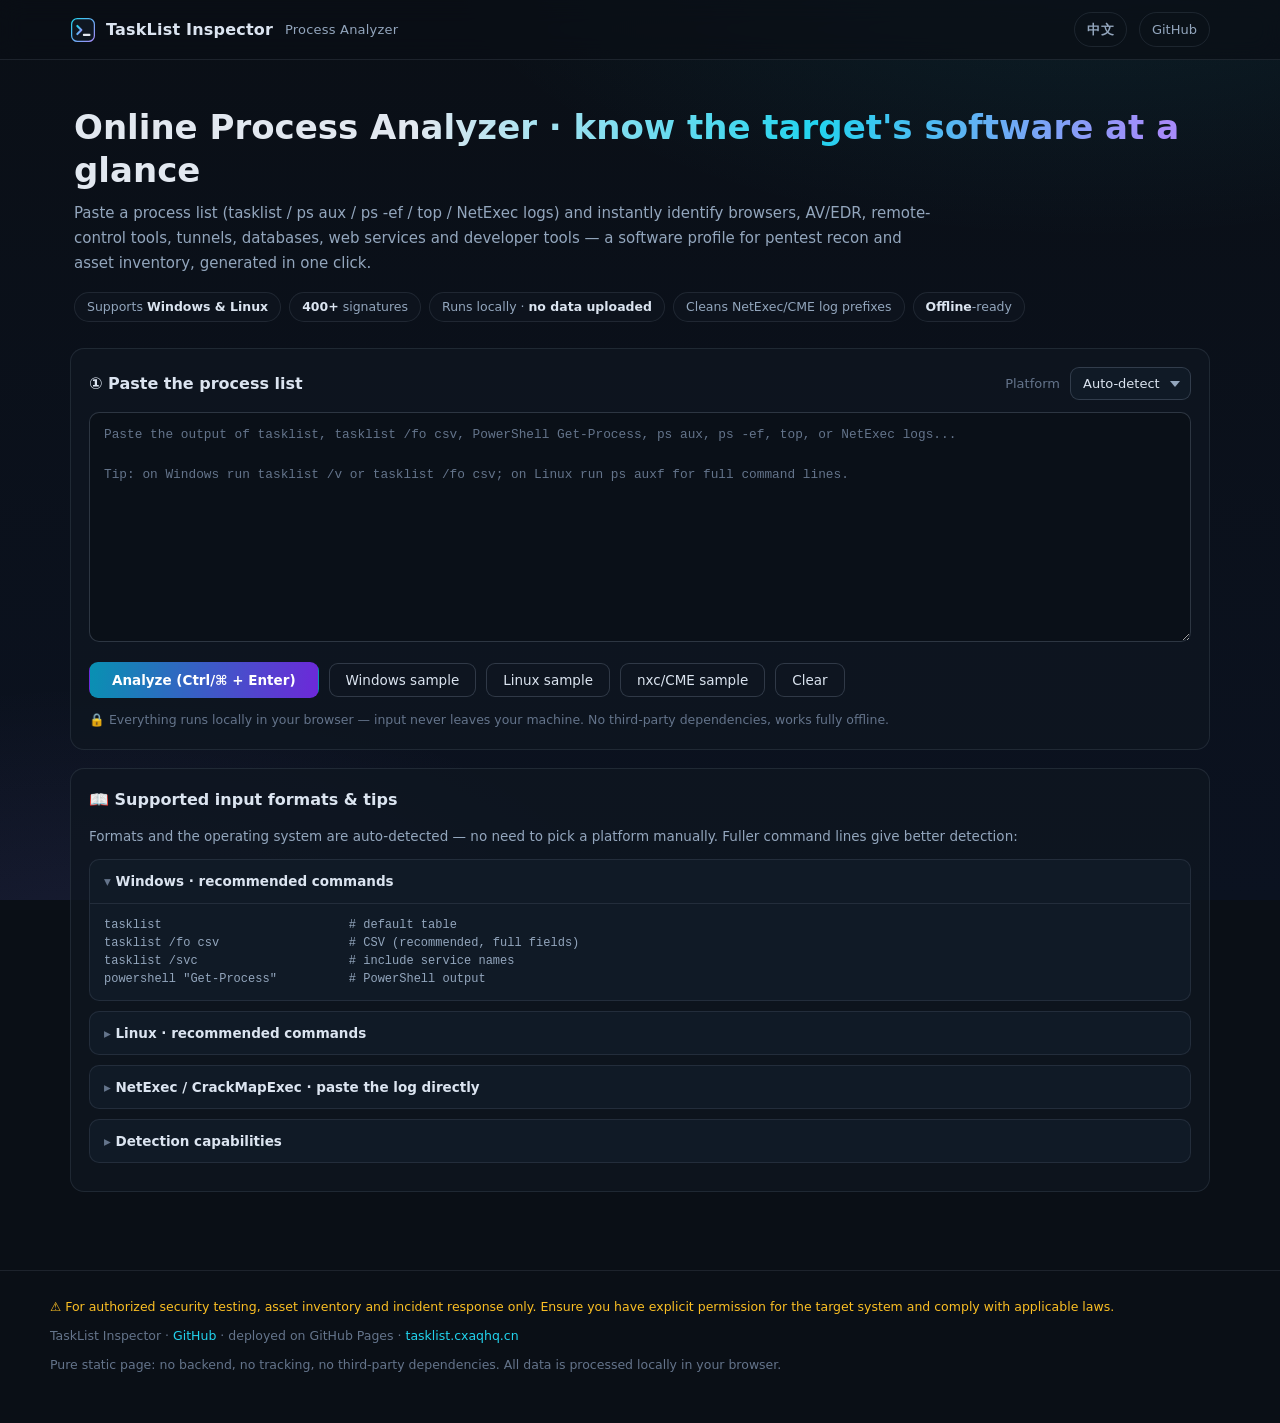
==== index.html @ 385e0be4 "feat: add OG/Twitter share card for social sharing" ====
<!DOCTYPE html>
<html lang="zh-CN" class="lang-zh">
<head>
  <meta charset="utf-8" />
  <meta name="viewport" content="width=device-width, initial-scale=1" />
  <title>TaskList Inspector · 在线进程分析 · 目标软件识别</title>
  <meta name="description" content="在线进程分析工具（中/英）：粘贴 tasklist / ps aux / ps -ef / top / NetExec 输出，自动识别浏览器、杀毒软件/EDR、远程控制、数据库、Web 服务等常见软件。Online process analyzer: identify AV/EDR, browsers, remote tools, databases and more from tasklist/ps output. 纯浏览器本地运行，数据不上传。" />
  <meta name="keywords" content="进程分析,tasklist,ps aux,信息收集,渗透测试,EDR识别,process analyzer,netexec,CME" />

  <!-- Open Graph / X(Twitter) 分享卡片 -->
  <meta property="og:type" content="website" />
  <meta property="og:site_name" content="TaskList Inspector" />
  <meta property="og:title" content="TaskList Inspector · 在线进程分析（杀软 / EDR 识别）" />
  <meta property="og:description" content="粘贴 tasklist / ps aux / NetExec 输出，一键识别杀软·EDR、远控、隧道、数据库等常见软件；纯前端不上传，支持 Windows/Linux，中英双语。" />
  <meta property="og:url" content="https://tasklist.cxaqhq.cn/" />
  <meta property="og:image" content="https://tasklist.cxaqhq.cn/assets/og-image.png" />
  <meta property="og:image:width" content="1200" />
  <meta property="og:image:height" content="630" />
  <meta name="twitter:card" content="summary_large_image" />
  <meta name="twitter:title" content="TaskList Inspector · Online Process Analyzer" />
  <meta name="twitter:description" content="Paste tasklist / ps aux / NetExec output → identify AV/EDR, remote tools, tunnels, databases and more. 100% client-side, bilingual, offline-ready." />
  <meta name="twitter:image" content="https://tasklist.cxaqhq.cn/assets/og-image.png" />

  <script>
    /* 尽早设置语言 class, 避免双语区块闪烁(FOUC) */
    (function () {
      try {
        var l = null;
        var q = location.search.match(/[?&]lang=(zh|en)(?:&|$)/);
        if (q) l = q[1];
        if (!l) l = localStorage.getItem("tli-lang");
        if (!l) l = ((navigator.language || "").toLowerCase().indexOf("zh") === 0) ? "zh" : "en";
        if (l !== "en") l = "zh";
        document.documentElement.className = "lang-" + l;
        document.documentElement.lang = (l === "zh") ? "zh-CN" : "en";
      } catch (e) {}
    })();
  </script>
  <link rel="icon" href="favicon.svg" type="image/svg+xml" />
  <link rel="stylesheet" href="assets/css/style.css" />
</head>
<body>

  <header class="topbar">
    <div class="topbar-inner">
      <div class="brand">
        <svg width="26" height="26" viewBox="0 0 64 64" aria-hidden="true">
          <defs>
            <linearGradient id="lg" x1="0" y1="0" x2="1" y2="1">
              <stop offset="0" stop-color="#22d3ee"/><stop offset="1" stop-color="#a78bfa"/>
            </linearGradient>
          </defs>
          <rect x="4" y="4" width="56" height="56" rx="14" fill="#0f1721" stroke="url(#lg)" stroke-width="3"/>
          <path d="M18 22l10 10-10 10" stroke="url(#lg)" stroke-width="5" fill="none" stroke-linecap="round" stroke-linejoin="round"/>
          <path d="M34 44h14" stroke="#e2e8f0" stroke-width="5" stroke-linecap="round"/>
        </svg>
        <span class="brand-en">TaskList Inspector</span>
        <span class="brand-cn" data-i18n="brand.sub">在线进程分析</span>
      </div>
      <div class="spacer"></div>
      <button id="langBtn" class="top-link" type="button" data-i18n="lang.btn" data-i18n-title="lang.title">EN</button>
      <a class="top-link" href="https://github.com/badboycxcc/Tasklist" target="_blank" rel="noopener noreferrer">GitHub</a>
    </div>
  </header>

  <main class="container">

    <section class="hero">
      <div class="lang-zh">
        <h1>在线进程分析 · 快速摸清目标主机软件环境</h1>
        <p class="lead">
          粘贴进程列表（tasklist / ps aux / ps -ef / top / NetExec 等），自动识别浏览器、杀毒软件 / EDR、远程控制、隧道代理、
          数据库、Web 服务、开发工具等常见软件特征，一键生成可用于渗透测试前期信息收集与资产盘点的软件画像。
        </p>
      </div>
      <div class="lang-en">
        <h1>Online Process Analyzer · know the target's software at a glance</h1>
        <p class="lead">
          Paste a process list (tasklist / ps aux / ps -ef / top / NetExec logs) and instantly identify browsers, AV/EDR,
          remote-control tools, tunnels, databases, web services and developer tools — a software profile for pentest
          recon and asset inventory, generated in one click.
        </p>
      </div>
      <div class="hero-chips lang-zh">
        <span class="pill">支持 <b>Windows &amp; Linux</b></span>
        <span class="pill">签名库 <b>400+ 条</b></span>
        <span class="pill">纯浏览器本地运行 · <b>数据不上传</b></span>
        <span class="pill">自动清洗 NetExec/CME 日志前缀</span>
        <span class="pill">可下载后 <b>离线使用</b></span>
      </div>
      <div class="hero-chips lang-en">
        <span class="pill">Supports <b>Windows &amp; Linux</b></span>
        <span class="pill"><b>400+</b> signatures</span>
        <span class="pill">Runs locally · <b>no data uploaded</b></span>
        <span class="pill">Cleans NetExec/CME log prefixes</span>
        <span class="pill"><b>Offline</b>-ready</span>
      </div>
    </section>

    <section class="card">
      <div class="card-head">
        <h2 data-i18n="sec.input">① 粘贴进程列表</h2>
        <div class="spacer"></div>
        <label for="platformSel" style="color:var(--txt3);font-size:13px" data-i18n="lbl.platform">平台</label>
        <select id="platformSel" class="platform" title="通常无需手动选择, 会自动识别">
          <option value="" data-i18n="opt.auto">自动识别</option>
          <option value="w">Windows</option>
          <option value="l">Linux / Unix</option>
        </select>
      </div>
      <textarea id="input" spellcheck="false" data-i18n-ph="ph.input" placeholder="在此粘贴 tasklist、tasklist /fo csv、PowerShell Get-Process、ps aux、ps -ef、top 等命令的输出..."></textarea>
      <div class="input-actions">
        <button id="btnAnalyze" class="btn btn-primary" data-i18n="btn.analyze">开始分析 (Ctrl/⌘ + Enter)</button>
        <button id="btnSampleWin" class="btn" data-i18n="btn.sampleWin">Windows 示例</button>
        <button id="btnSampleNix" class="btn" data-i18n="btn.sampleNix">Linux 示例</button>
        <button id="btnSampleNxc" class="btn" data-i18n="btn.sampleNxc">nxc/CME 示例</button>
        <button id="btnClear" class="btn" data-i18n="btn.clear">清空</button>
        <span id="inputMeta" class="input-meta"></span>
      </div>
      <p class="privacy-note" data-i18n="privacy">🔒 所有分析均在浏览器本地完成，输入内容不会上传到任何服务器；页面无任何第三方依赖，也可下载后完全离线使用。</p>
    </section>

    <section id="results" class="hidden">

      <div id="parseNote" class="parse-note hidden"></div>

      <div id="statsGrid" class="stat-grid"></div>

      <section id="profileCard" class="card hidden">
        <div class="card-head"><h2 data-i18n="sec.profile">🎯 主机画像线索</h2></div>
        <ul id="profileList" class="profile-list"></ul>
      </section>

      <section id="findingsCard" class="card hidden">
        <div class="card-head"><h2 data-i18n="sec.findings">🔎 关键发现</h2></div>
        <div id="findingsGrid" class="finding-grid"></div>
      </section>

      <section id="cmdCard" class="card hidden">
        <div class="card-head"><h2 data-i18n="sec.cmd">⚡ 命令行关键字发现</h2></div>
        <div id="cmdList"></div>
      </section>

      <section id="susCard" class="card hidden">
        <div class="card-head"><h2 data-i18n="sec.sus">⚠️ 可疑提示</h2></div>
        <div id="susList"></div>
      </section>

      <section class="card">
        <div class="card-head">
          <h2 data-i18n="sec.tables">📋 识别明细</h2>
          <div class="spacer"></div>
          <input id="filterInput" class="filter-input" data-i18n-ph="ph.filter" placeholder="筛选进程 / 软件名..." />
        </div>
        <div class="result-actions">
          <button id="btnCopy" class="btn btn-sm" data-i18n="btn.copy">📋 复制报告</button>
          <button id="btnDownloadMd" class="btn btn-sm" data-i18n="btn.md">⬇ 下载 Markdown</button>
          <button id="btnDownloadJson" class="btn btn-sm" data-i18n="btn.json">⬇ 下载 JSON</button>
          <button id="btnDownloadTxt" class="btn btn-sm" data-i18n="btn.txt">⬇ 下载 TXT</button>
        </div>
        <div id="tablesWrap"></div>
      </section>

      <section id="unresolvedCard" class="card hidden">
        <div class="card-head">
          <h2 data-i18n="sec.unresolved">❓ 未识别进程</h2>
          <div class="spacer"></div>
          <span id="unresolvedCount" style="color:var(--txt3);font-size:12px;font-family:var(--mono)"></span>
        </div>
        <div id="unresolvedChips" class="unresolved-chips"></div>
      </section>

    </section>

    <section class="card guide">
      <div class="card-head"><h2 data-i18n="sec.guide">📖 支持的输入格式与使用建议</h2></div>
      <div class="lang-zh">
        <p>工具会自动识别粘贴内容的格式与操作系统，通常无需手动指定平台。获取更完整的进程信息有助于提升识别率：</p>
        <details open>
          <summary>Windows · 推荐命令</summary>
          <pre>tasklist                          # 默认表格
tasklist /fo csv                  # CSV 格式(推荐, 字段完整)
tasklist /svc                     # 附带服务信息
powershell "Get-Process"          # PowerShell 输出</pre>
        </details>
        <details>
          <summary>Linux · 推荐命令</summary>
          <pre>ps auxf                           # 进程树, 含完整命令行(推荐)
ps -ef                            # System V 风格
top -bn1                          # 非交互式 top 输出</pre>
        </details>
        <details>
          <summary>NetExec / CrackMapExec · 直接粘贴日志即可</summary>
          <pre>nxc smb 192.168.1.0/24 -u user -p pass -x "tasklist"
# 或 atexec / wmiexec 等执行 tasklist 后, 直接粘贴带前缀的输出

SMB   192.168.1.10   445   PC-01   Image Name    PID  Session Name ...
SMB   192.168.1.10   445   PC-01   svchost.exe   804  Services   0 ...
# ↑ 工具会自动剥离 [协议 IP 端口 主机名] 前缀, 并丢弃 [+] 类状态行</pre>
        </details>
        <details>
          <summary>识别能力说明</summary>
          <ul>
            <li><b>软件识别</b>：浏览器、杀毒软件 / EDR / HIDS、远程控制、内网穿透、VPN / 零信任、数据库、Web 服务、容器 / K8s、开发工具、办公通讯、云厂商 Agent 等。</li>
            <li><b>命令行关键字</b>：对 java / python 等宿主进程，会进一步扫描完整命令行识别 Burp Suite、SQLMap、Metasploit、宝塔面板等。</li>
            <li><b>可疑启发式</b>：仿冒系统进程名（如 svch0st.exe / scvhost.exe）、双扩展名、非 ASCII 同形字、从临时 / 公共目录运行等。</li>
            <li><b>主机画像</b>：综合识别结果推断服务器角色、办公终端、企业域环境、云主机、虚拟化等环境线索。</li>
          </ul>
        </details>
      </div>
      <div class="lang-en">
        <p>Formats and the operating system are auto-detected — no need to pick a platform manually. Fuller command lines give better detection:</p>
        <details open>
          <summary>Windows · recommended commands</summary>
          <pre>tasklist                          # default table
tasklist /fo csv                  # CSV (recommended, full fields)
tasklist /svc                     # include service names
powershell "Get-Process"          # PowerShell output</pre>
        </details>
        <details>
          <summary>Linux · recommended commands</summary>
          <pre>ps auxf                           # process tree with full command lines (recommended)
ps -ef                            # System V style
top -bn1                          # non-interactive top output</pre>
        </details>
        <details>
          <summary>NetExec / CrackMapExec · paste the log directly</summary>
          <pre>nxc smb 192.168.1.0/24 -u user -p pass -x "tasklist"
# or capture tasklist via atexec / wmiexec and paste the prefixed output

SMB   192.168.1.10   445   PC-01   Image Name    PID  Session Name ...
SMB   192.168.1.10   445   PC-01   svchost.exe   804  Services   0 ...
# The [protocol ip port host] prefix is stripped automatically; [+] status lines are dropped</pre>
        </details>
        <details>
          <summary>Detection capabilities</summary>
          <ul>
            <li><b>Software identification</b>: browsers, AV/EDR/HIDS, remote control, tunnels, VPN/zero-trust, databases, web services, containers/K8s, dev tools, office/IM suites, cloud agents and more.</li>
            <li><b>Command-line keywords</b>: for hosts like java / python, the full command line is scanned to spot Burp Suite, SQLMap, Metasploit, BT Panel etc.</li>
            <li><b>Suspicious heuristics</b>: typosquatted system process names (svch0st.exe / scvhost.exe), double extensions, non-ASCII homoglyphs, execution from temp/public directories.</li>
            <li><b>Host profiling</b>: infers server role, office workstation, enterprise domain environment, cloud instance, virtualization and more.</li>
          </ul>
        </details>
      </div>
    </section>

  </main>

  <footer class="footer">
    <div class="footer-inner">
      <div class="lang-zh">
        <p class="warn">⚠️ 本工具仅供授权的安全测试、资产盘点与应急响应使用。使用者应确保对目标系统拥有合法授权，并遵守当地法律法规。</p>
        <p>TaskList Inspector · 开源地址 <a href="https://github.com/badboycxcc/Tasklist" target="_blank" rel="noopener noreferrer">GitHub</a> · 部署于 GitHub Pages · <a href="https://tasklist.cxaqhq.cn">tasklist.cxaqhq.cn</a></p>
        <p>纯静态页面，无后端、无跟踪、无第三方依赖；所有数据均在浏览器本地处理。</p>
      </div>
      <div class="lang-en">
        <p class="warn">⚠️ For authorized security testing, asset inventory and incident response only. Ensure you have explicit permission for the target system and comply with applicable laws.</p>
        <p>TaskList Inspector · <a href="https://github.com/badboycxcc/Tasklist" target="_blank" rel="noopener noreferrer">GitHub</a> · deployed on GitHub Pages · <a href="https://tasklist.cxaqhq.cn">tasklist.cxaqhq.cn</a></p>
        <p>Pure static page: no backend, no tracking, no third-party dependencies. All data is processed locally in your browser.</p>
      </div>
    </div>
  </footer>

  <div id="toast"></div>

  <script src="assets/js/signatures.js"></script>
  <script src="assets/js/signatures.en.js"></script>
  <script src="assets/js/i18n.js"></script>
  <script src="assets/js/samples.js"></script>
  <script src="assets/js/parser.js"></script>
  <script src="assets/js/analyzer.js"></script>
  <script src="assets/js/app.js"></script>
</body>
</html>
---- assets/css/style.css ----
/* ============================================================
   TaskList Inspector - 样式表
   深色安全工具风格, 无外部依赖
   ============================================================ */

:root {
  --bg: #0a0f16;
  --panel: rgba(15, 23, 33, .78);
  --panel-solid: #0f1721;
  --panel2: #101a26;
  --line: rgba(148, 163, 184, .14);
  --line2: rgba(148, 163, 184, .26);
  --txt: #dbe4f0;
  --txt2: #93a6bd;
  --txt3: #64748b;
  --cyan: #22d3ee;
  --violet: #a78bfa;
  --green: #34d399;
  --yellow: #fbbf24;
  --red: #f87171;
  --orange: #fb923c;
  --mono: ui-monospace, SFMono-Regular, "SF Mono", Menlo, Consolas, "Liberation Mono", monospace;
}

* { box-sizing: border-box; }

html, body { margin: 0; padding: 0; }

body {
  background: var(--bg);
  color: var(--txt);
  font-family: system-ui, -apple-system, "Segoe UI", Roboto, "PingFang SC", "Hiragino Sans GB", "Microsoft YaHei", sans-serif;
  font-size: 15px;
  line-height: 1.65;
  min-height: 100vh;
}

body::before {
  content: "";
  position: fixed;
  inset: 0;
  z-index: -1;
  background:
    radial-gradient(1100px 520px at 85% -8%, rgba(34, 211, 238, .09), transparent 60%),
    radial-gradient(900px 480px at 8% 108%, rgba(167, 139, 250, .09), transparent 60%),
    linear-gradient(180deg, #0a0f16 0%, #0b1220 100%);
}

a { color: var(--cyan); text-decoration: none; }
a:hover { text-decoration: underline; }

code, .mono { font-family: var(--mono); }

.hidden { display: none !important; }

/* ---------- 顶栏 ---------- */
.topbar {
  position: sticky;
  top: 0;
  z-index: 20;
  backdrop-filter: blur(12px);
  -webkit-backdrop-filter: blur(12px);
  background: rgba(10, 15, 22, .72);
  border-bottom: 1px solid var(--line);
}

.topbar-inner {
  max-width: 1180px;
  margin: 0 auto;
  padding: 12px 20px;
  display: flex;
  align-items: center;
  gap: 12px;
}

.brand {
  display: flex;
  align-items: center;
  gap: 10px;
  font-weight: 700;
  letter-spacing: .2px;
}

.brand svg { display: block; }
.brand .brand-en { font-size: 16px; }
.brand .brand-cn { color: var(--txt2); font-weight: 400; font-size: 13px; margin-left: 2px; }

.topbar .spacer { flex: 1; }

.topbar .top-link {
  color: var(--txt2);
  font-size: 13px;
  padding: 6px 12px;
  border: 1px solid var(--line);
  border-radius: 999px;
  transition: all .15s ease;
}
.topbar .top-link:hover { color: var(--cyan); border-color: var(--line2); text-decoration: none; }

/* ---------- 布局 ---------- */
.container {
  max-width: 1180px;
  margin: 0 auto;
  padding: 28px 20px 60px;
}

.hero { padding: 18px 4px 26px; }

.hero h1 {
  margin: 0 0 10px;
  font-size: 34px;
  line-height: 1.25;
  background: linear-gradient(100deg, #e2e8f0 30%, var(--cyan) 65%, var(--violet) 95%);
  -webkit-background-clip: text;
  background-clip: text;
  -webkit-text-fill-color: transparent;
  color: transparent;
}

.hero p.lead { margin: 0 0 16px; color: var(--txt2); max-width: 860px; }

.hero-chips { display: flex; flex-wrap: wrap; gap: 8px; }

.pill {
  font-size: 12.5px;
  color: var(--txt2);
  border: 1px solid var(--line);
  background: rgba(15, 23, 33, .6);
  border-radius: 999px;
  padding: 4px 12px;
}
.pill b { color: var(--txt); font-weight: 600; }

/* ---------- 卡片 ---------- */
.card {
  background: var(--panel);
  border: 1px solid var(--line);
  border-radius: 14px;
  padding: 18px;
  margin-bottom: 18px;
}

.card-head {
  display: flex;
  align-items: center;
  gap: 10px;
  flex-wrap: wrap;
  margin-bottom: 12px;
}

.card-head h2 {
  margin: 0;
  font-size: 16px;
  display: flex;
  align-items: center;
  gap: 8px;
}

.card-head .spacer { flex: 1; }

/* ---------- 输入区 ---------- */
textarea#input {
  width: 100%;
  min-height: 230px;
  resize: vertical;
  background: #0a1018;
  color: var(--txt);
  border: 1px solid var(--line2);
  border-radius: 10px;
  padding: 12px 14px;
  font-family: var(--mono);
  font-size: 12.8px;
  line-height: 1.55;
  outline: none;
  transition: border-color .15s ease, box-shadow .15s ease;
}
textarea#input:focus {
  border-color: rgba(34, 211, 238, .55);
  box-shadow: 0 0 0 3px rgba(34, 211, 238, .12);
}
textarea#input::placeholder { color: var(--txt3); }

.input-actions {
  display: flex;
  flex-wrap: wrap;
  gap: 10px;
  align-items: center;
  margin-top: 12px;
}

.input-meta { margin-left: auto; color: var(--txt3); font-size: 12.5px; }

/* ---------- 按钮 ---------- */
.btn {
  appearance: none;
  border: 1px solid var(--line2);
  background: rgba(15, 23, 33, .8);
  color: var(--txt);
  border-radius: 9px;
  padding: 8px 16px;
  font-size: 13.5px;
  cursor: pointer;
  transition: all .15s ease;
  font-family: inherit;
  white-space: nowrap;
}
.btn:hover { border-color: rgba(148, 163, 184, .5); background: rgba(30, 41, 59, .8); }
.btn:active { transform: translateY(1px); }

.btn-primary {
  background: linear-gradient(100deg, #0891b2, #6d28d9);
  border-color: transparent;
  color: #fff;
  font-weight: 600;
  padding: 9px 22px;
}
.btn-primary:hover { filter: brightness(1.12); background: linear-gradient(100deg, #0891b2, #6d28d9); }

.btn-sm { padding: 5px 12px; font-size: 12.5px; border-radius: 8px; }

select.platform {
  appearance: none;
  background: var(--panel2) url("data:image/svg+xml;charset=utf8,%3Csvg xmlns='http://www.w3.org/2000/svg' width='10' height='6'%3E%3Cpath d='M0 0l5 6 5-6z' fill='%2393a6bd'/%3E%3C/svg%3E") no-repeat right 10px center;
  color: var(--txt);
  border: 1px solid var(--line2);
  border-radius: 9px;
  padding: 8px 30px 8px 12px;
  font-size: 13px;
  font-family: inherit;
  cursor: pointer;
  outline: none;
}
select.platform:focus { border-color: rgba(34, 211, 238, .55); }

.privacy-note { margin: 12px 0 0; color: var(--txt3); font-size: 12.5px; }

/* ---------- 解析提示(脏数据清洗等) ---------- */
.parse-note {
  background: rgba(34, 211, 238, .08);
  border: 1px solid rgba(34, 211, 238, .28);
  color: #a5f3fc;
  border-radius: 10px;
  padding: 9px 14px;
  font-size: 12.8px;
  margin-bottom: 14px;
  line-height: 1.7;
}

/* ---------- 统计卡 ---------- */
.stat-grid {
  display: grid;
  grid-template-columns: repeat(auto-fit, minmax(140px, 1fr));
  gap: 12px;
  margin-bottom: 18px;
}

.stat {
  background: var(--panel);
  border: 1px solid var(--line);
  border-radius: 12px;
  padding: 12px 16px;
}
.stat .k { color: var(--txt3); font-size: 12px; }
.stat .v { font-size: 22px; font-weight: 700; font-family: var(--mono); margin-top: 2px; }
.stat .v small { font-size: 12px; color: var(--txt2); font-weight: 400; }
.stat.v-cyan .v { color: var(--cyan); }
.stat.v-green .v { color: var(--green); }
.stat.v-yellow .v { color: var(--yellow); }
.stat.v-red .v { color: var(--red); }

/* ---------- 关键发现 ---------- */
.finding-grid {
  display: grid;
  grid-template-columns: repeat(auto-fit, minmax(300px, 1fr));
  gap: 12px;
}

.finding-card {
  background: var(--panel2);
  border: 1px solid var(--line);
  border-radius: 12px;
  padding: 12px 14px;
}
.finding-card .fc-head {
  display: flex;
  align-items: center;
  gap: 8px;
  font-size: 13.5px;
  font-weight: 600;
  margin-bottom: 8px;
}
.finding-card .fc-count {
  margin-left: auto;
  font-size: 11.5px;
  color: var(--txt3);
  font-family: var(--mono);
}
.finding-card .fc-body { display: flex; flex-wrap: wrap; gap: 6px; }

.chip {
  font-size: 12px;
  border-radius: 7px;
  padding: 3px 9px;
  background: rgba(34, 211, 238, .1);
  border: 1px solid rgba(34, 211, 238, .28);
  color: #a5f3fc;
  font-family: var(--mono);
}
.chip .dim { color: rgba(165, 243, 252, .6); font-size: 11px; }

.finding-card.cat-av .chip { background: rgba(248, 113, 113, .1); border-color: rgba(248, 113, 113, .3); color: #fecaca; }
.finding-card.cat-av .chip .dim { color: rgba(254, 202, 202, .6); }
.finding-card.cat-tool .chip { background: rgba(251, 146, 60, .12); border-color: rgba(251, 146, 60, .35); color: #fed7aa; }
.finding-card.cat-tool .chip .dim { color: rgba(254, 215, 170, .6); }
.finding-card.cat-remote .chip, .finding-card.cat-tunnel .chip { background: rgba(251, 191, 36, .1); border-color: rgba(251, 191, 36, .3); color: #fde68a; }
.finding-card.cat-cloud .chip { background: rgba(167, 139, 250, .12); border-color: rgba(167, 139, 250, .32); color: #ddd6fe; }
.finding-card.cat-vpn .chip { background: rgba(52, 211, 153, .1); border-color: rgba(52, 211, 153, .3); color: #a7f3d0; }

/* ---------- 画像 ---------- */
.profile-list { margin: 0; padding: 0; list-style: none; }
.profile-list li {
  padding: 7px 2px 7px 4px;
  border-bottom: 1px dashed var(--line);
  font-size: 13.8px;
}
.profile-list li:last-child { border-bottom: none; }

/* ---------- 可疑提示 ---------- */
.sus-item {
  display: flex;
  gap: 10px;
  align-items: baseline;
  padding: 8px 10px;
  border-radius: 9px;
  background: rgba(251, 191, 36, .07);
  border: 1px solid rgba(251, 191, 36, .22);
  margin-bottom: 8px;
}
.sus-item.high { background: rgba(248, 113, 113, .08); border-color: rgba(248, 113, 113, .3); }
.sus-item .sus-proc { font-family: var(--mono); color: var(--yellow); font-weight: 600; white-space: nowrap; }
.sus-item.high .sus-proc { color: var(--red); }
.sus-item .sus-reason { color: var(--txt2); font-size: 13px; }

/* ---------- 结果表 ---------- */
.cat-section { border: 1px solid var(--line); border-radius: 12px; margin-bottom: 12px; overflow: hidden; background: var(--panel2); }

.cat-section > summary {
  cursor: pointer;
  padding: 11px 14px;
  font-weight: 600;
  font-size: 14px;
  display: flex;
  align-items: center;
  gap: 8px;
  list-style: none;
  user-select: none;
}
.cat-section > summary::-webkit-details-marker { display: none; }
.cat-section > summary::before {
  content: "▸";
  color: var(--txt3);
  font-size: 12px;
  transition: transform .15s ease;
}
.cat-section[open] > summary::before { transform: rotate(90deg); }
.cat-section > summary .cat-count {
  margin-left: auto;
  color: var(--txt3);
  font-size: 12px;
  font-family: var(--mono);
  font-weight: 400;
}

.table-wrap { overflow-x: auto; }

table.proc-table {
  width: 100%;
  border-collapse: collapse;
  font-size: 13px;
}
table.proc-table th {
  text-align: left;
  font-size: 11.5px;
  text-transform: uppercase;
  letter-spacing: .06em;
  color: var(--txt3);
  font-weight: 600;
  padding: 8px 12px;
  border-top: 1px solid var(--line);
  border-bottom: 1px solid var(--line);
  background: rgba(15, 23, 33, .5);
  white-space: nowrap;
}
table.proc-table td {
  padding: 8px 12px;
  border-bottom: 1px solid var(--line);
  vertical-align: top;
}
table.proc-table tr:last-child td { border-bottom: none; }
table.proc-table tr:hover td { background: rgba(34, 211, 238, .035); }

.c-proc code { color: #c4f1fa; font-size: 12.8px; }
.tag-count {
  display: inline-block;
  margin-left: 6px;
  font-size: 11px;
  color: var(--txt2);
  background: rgba(148, 163, 184, .12);
  border-radius: 5px;
  padding: 1px 6px;
  font-family: var(--mono);
}
.c-pid { font-family: var(--mono); color: var(--txt3); font-size: 12px; white-space: nowrap; }
.c-id b { font-size: 13px; }
.c-id .vendor { color: var(--txt3); font-size: 11.5px; margin-top: 1px; }
.c-desc { color: var(--txt2); font-size: 12.5px; min-width: 220px; }
.c-desc .cmd {
  margin-top: 3px;
  font-family: var(--mono);
  font-size: 11.5px;
  color: var(--txt3);
  max-width: 460px;
  overflow: hidden;
  text-overflow: ellipsis;
  white-space: nowrap;
}

.badge {
  display: inline-block;
  font-size: 11.5px;
  border-radius: 6px;
  padding: 2px 8px;
  white-space: nowrap;
}
.badge-hi { background: rgba(52, 211, 153, .12); color: #6ee7b7; border: 1px solid rgba(52, 211, 153, .3); }
.badge-mid { background: rgba(251, 191, 36, .1); color: #fde68a; border: 1px solid rgba(251, 191, 36, .28); }
.badge-lo { background: rgba(148, 163, 184, .1); color: var(--txt2); border: 1px solid var(--line2); }
.badge-cmd { background: rgba(167, 139, 250, .12); color: #ddd6fe; border: 1px solid rgba(167, 139, 250, .3); }

.flag {
  display: inline-block;
  margin-top: 4px;
  font-size: 11.5px;
  border-radius: 6px;
  padding: 2px 8px;
  background: rgba(251, 191, 36, .1);
  border: 1px solid rgba(251, 191, 36, .3);
  color: #fde68a;
}
.flag.high { background: rgba(248, 113, 113, .1); border-color: rgba(248, 113, 113, .32); color: #fecaca; }

.tag-tool {
  display: inline-block;
  margin-top: 4px;
  margin-right: 4px;
  font-size: 11.5px;
  border-radius: 6px;
  padding: 2px 8px;
  background: rgba(167, 139, 250, .12);
  border: 1px solid rgba(167, 139, 250, .3);
  color: #ddd6fe;
}

/* ---------- 未识别 ---------- */
.unresolved-chips { display: flex; flex-wrap: wrap; gap: 6px; }
.chip-dim {
  font-size: 12px;
  border-radius: 7px;
  padding: 3px 9px;
  background: rgba(148, 163, 184, .08);
  border: 1px solid var(--line);
  color: var(--txt2);
  font-family: var(--mono);
}

/* ---------- 操作栏 ---------- */
.result-actions {
  display: flex;
  flex-wrap: wrap;
  gap: 10px;
  align-items: center;
  margin-bottom: 14px;
}

.filter-input {
  flex: 1;
  min-width: 180px;
  max-width: 320px;
  background: #0a1018;
  border: 1px solid var(--line2);
  border-radius: 9px;
  color: var(--txt);
  padding: 7px 12px;
  font-size: 13px;
  outline: none;
  font-family: inherit;
}
.filter-input:focus { border-color: rgba(34, 211, 238, .55); }

/* ---------- 格式说明 ---------- */
.guide details {
  border: 1px solid var(--line);
  border-radius: 10px;
  margin-bottom: 10px;
  background: var(--panel2);
}
.guide summary {
  cursor: pointer;
  padding: 10px 14px;
  font-size: 13.5px;
  font-weight: 600;
  list-style: none;
}
.guide summary::-webkit-details-marker { display: none; }
.guide summary::before { content: "▸ "; color: var(--txt3); }
.guide details[open] summary::before { content: "▾ "; }
.guide pre {
  margin: 0;
  padding: 12px 14px;
  overflow-x: auto;
  font-family: var(--mono);
  font-size: 12px;
  color: var(--txt2);
  border-top: 1px solid var(--line);
  line-height: 1.5;
}

.guide p { color: var(--txt2); font-size: 13.5px; margin: 0 0 12px; }
.guide ul { color: var(--txt2); font-size: 13.5px; margin: 8px 0 14px; padding-left: 22px; }
.guide li { margin-bottom: 4px; }

/* ---------- 页脚 ---------- */
.footer {
  border-top: 1px solid var(--line);
  padding: 26px 20px 40px;
  color: var(--txt3);
  font-size: 12.5px;
}
.footer-inner { max-width: 1180px; margin: 0 auto; }
.footer p { margin: 0 0 8px; }
.footer .warn { color: var(--yellow); }

/* ---------- 双语切换 ---------- */
html.lang-en .lang-zh { display: none !important; }
html.lang-zh .lang-en { display: none !important; }

button.top-link {
  background: transparent;
  font: inherit;
  font-size: 13px;
  cursor: pointer;
  font-weight: 600;
  letter-spacing: .02em;
}

/* ---------- Toast ---------- */
#toast {
  position: fixed;
  left: 50%;
  bottom: 34px;
  transform: translateX(-50%) translateY(20px);
  background: #1e293b;
  color: var(--txt);
  border: 1px solid var(--line2);
  border-radius: 10px;
  padding: 10px 18px;
  font-size: 13.5px;
  opacity: 0;
  pointer-events: none;
  transition: all .25s ease;
  z-index: 50;
  max-width: 82vw;
}
#toast.show { opacity: 1; transform: translateX(-50%) translateY(0); }
#toast.err { border-color: rgba(248, 113, 113, .5); color: #fecaca; }

/* ---------- 响应式 ---------- */
@media (max-width: 720px) {
  .hero h1 { font-size: 26px; }
  .container { padding: 18px 14px 40px; }
  .topbar-inner { padding: 10px 14px; }
  .brand .brand-cn { display: none; }
  .input-meta { margin-left: 0; width: 100%; }
  table.proc-table th, table.proc-table td { padding: 7px 9px; }
  .stat .v { font-size: 19px; }
}
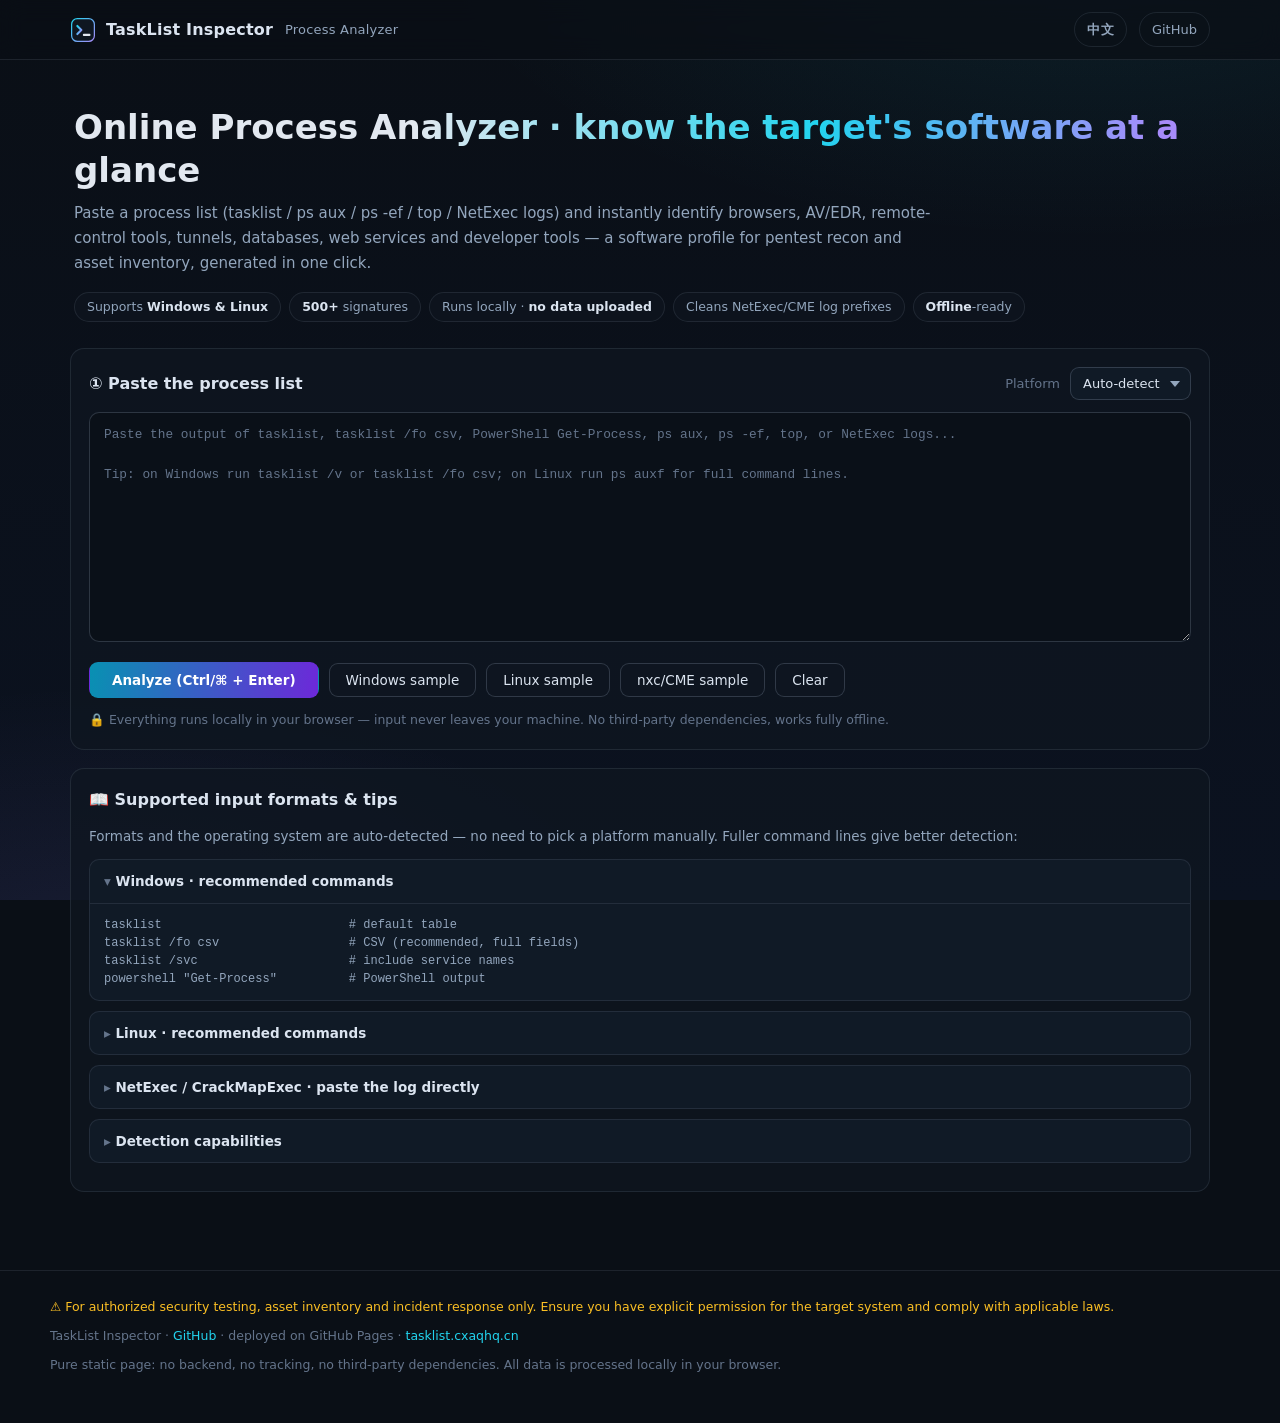
==== commit 9e23c2b1: "docs: refresh README + UI for 500+ signatures and new input handling - README: 输入格式补充 tasklist /svc(" ====
--- a/index.html
+++ b/index.html
@@ -83,14 +83,14 @@
       </div>
       <div class="hero-chips lang-zh">
         <span class="pill">支持 <b>Windows &amp; Linux</b></span>
-        <span class="pill">签名库 <b>400+ 条</b></span>
+        <span class="pill">签名库 <b>500+ 条</b></span>
         <span class="pill">纯浏览器本地运行 · <b>数据不上传</b></span>
         <span class="pill">自动清洗 NetExec/CME 日志前缀</span>
         <span class="pill">可下载后 <b>离线使用</b></span>
       </div>
       <div class="hero-chips lang-en">
         <span class="pill">Supports <b>Windows &amp; Linux</b></span>
-        <span class="pill"><b>400+</b> signatures</span>
+        <span class="pill"><b>500+</b> signatures</span>
         <span class="pill">Runs locally · <b>no data uploaded</b></span>
         <span class="pill">Cleans NetExec/CME log prefixes</span>
         <span class="pill"><b>Offline</b>-ready</span>
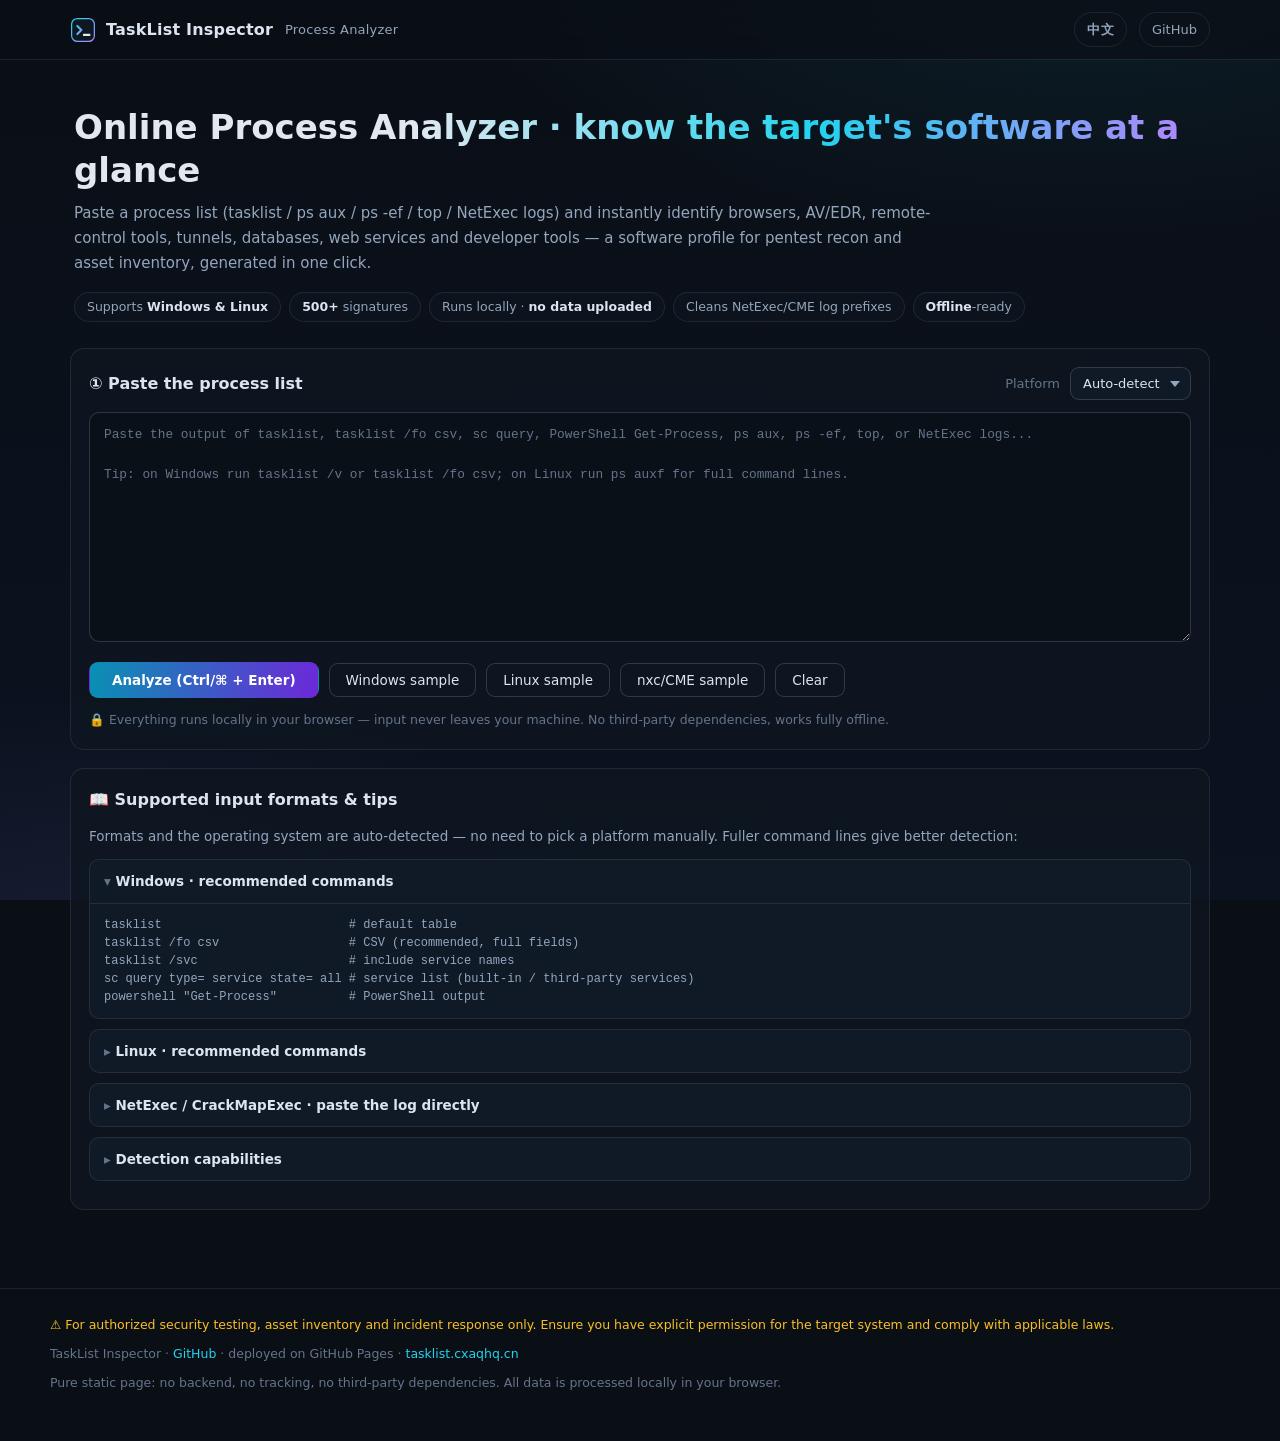
==== commit c273a5c7: "feat: recognize Windows service names and treat Elastic endpoints as EDR - parser: support `sc query" ====
--- a/index.html
+++ b/index.html
@@ -37,7 +37,7 @@
     })();
   </script>
   <link rel="icon" href="favicon.svg" type="image/svg+xml" />
-  <link rel="stylesheet" href="assets/css/style.css" />
+  <link rel="stylesheet" href="assets/css/style.css?v=1.4.0" />
 </head>
 <body>
 
@@ -181,6 +181,7 @@
           <pre>tasklist                          # 默认表格
 tasklist /fo csv                  # CSV 格式(推荐, 字段完整)
 tasklist /svc                     # 附带服务信息
+sc query type= service state= all # 服务清单(自动识别内置/第三方服务)
 powershell "Get-Process"          # PowerShell 输出</pre>
         </details>
         <details>
@@ -204,6 +205,7 @@
             <li><b>软件识别</b>：浏览器、杀毒软件 / EDR / HIDS、远程控制、内网穿透、VPN / 零信任、数据库、Web 服务、容器 / K8s、开发工具、办公通讯、云厂商 Agent 等。</li>
             <li><b>命令行关键字</b>：对 java / python 等宿主进程，会进一步扫描完整命令行识别 Burp Suite、SQLMap、Metasploit、宝塔面板等。</li>
             <li><b>可疑启发式</b>：仿冒系统进程名（如 svch0st.exe / scvhost.exe）、双扩展名、非 ASCII 同形字、从临时 / 公共目录运行等。</li>
+            <li><b>Windows 服务名</b>：支持 <code>sc query</code> / <code>Get-Service</code> / 服务名清单，160+ 个内置服务归入系统服务，并单独标识 Sense(Defender)、W3SVC(IIS)、MSMQ、TermService(RDP)、VSS、ssh-agent 等。</li>
             <li><b>主机画像</b>：综合识别结果推断服务器角色、办公终端、企业域环境、云主机、虚拟化等环境线索。</li>
           </ul>
         </details>
@@ -215,6 +217,7 @@
           <pre>tasklist                          # default table
 tasklist /fo csv                  # CSV (recommended, full fields)
 tasklist /svc                     # include service names
+sc query type= service state= all # service list (built-in / third-party services)
 powershell "Get-Process"          # PowerShell output</pre>
         </details>
         <details>
@@ -238,6 +241,7 @@
             <li><b>Software identification</b>: browsers, AV/EDR/HIDS, remote control, tunnels, VPN/zero-trust, databases, web services, containers/K8s, dev tools, office/IM suites, cloud agents and more.</li>
             <li><b>Command-line keywords</b>: for hosts like java / python, the full command line is scanned to spot Burp Suite, SQLMap, Metasploit, BT Panel etc.</li>
             <li><b>Suspicious heuristics</b>: typosquatted system process names (svch0st.exe / scvhost.exe), double extensions, non-ASCII homoglyphs, execution from temp/public directories.</li>
+            <li><b>Windows service names</b>: supports <code>sc query</code> / <code>Get-Service</code> / service-name lists — 160+ built-in services map to system services, while Sense (Defender), W3SVC (IIS), MSMQ, TermService (RDP), VSS and ssh-agent are called out individually.</li>
             <li><b>Host profiling</b>: infers server role, office workstation, enterprise domain environment, cloud instance, virtualization and more.</li>
           </ul>
         </details>
@@ -263,12 +267,12 @@
 
   <div id="toast"></div>
 
-  <script src="assets/js/signatures.js"></script>
-  <script src="assets/js/signatures.en.js"></script>
-  <script src="assets/js/i18n.js"></script>
-  <script src="assets/js/samples.js"></script>
-  <script src="assets/js/parser.js"></script>
-  <script src="assets/js/analyzer.js"></script>
-  <script src="assets/js/app.js"></script>
+  <script src="assets/js/signatures.js?v=1.4.0"></script>
+  <script src="assets/js/signatures.en.js?v=1.4.0"></script>
+  <script src="assets/js/i18n.js?v=1.4.0"></script>
+  <script src="assets/js/samples.js?v=1.4.0"></script>
+  <script src="assets/js/parser.js?v=1.4.0"></script>
+  <script src="assets/js/analyzer.js?v=1.4.0"></script>
+  <script src="assets/js/app.js?v=1.4.0"></script>
 </body>
 </html>
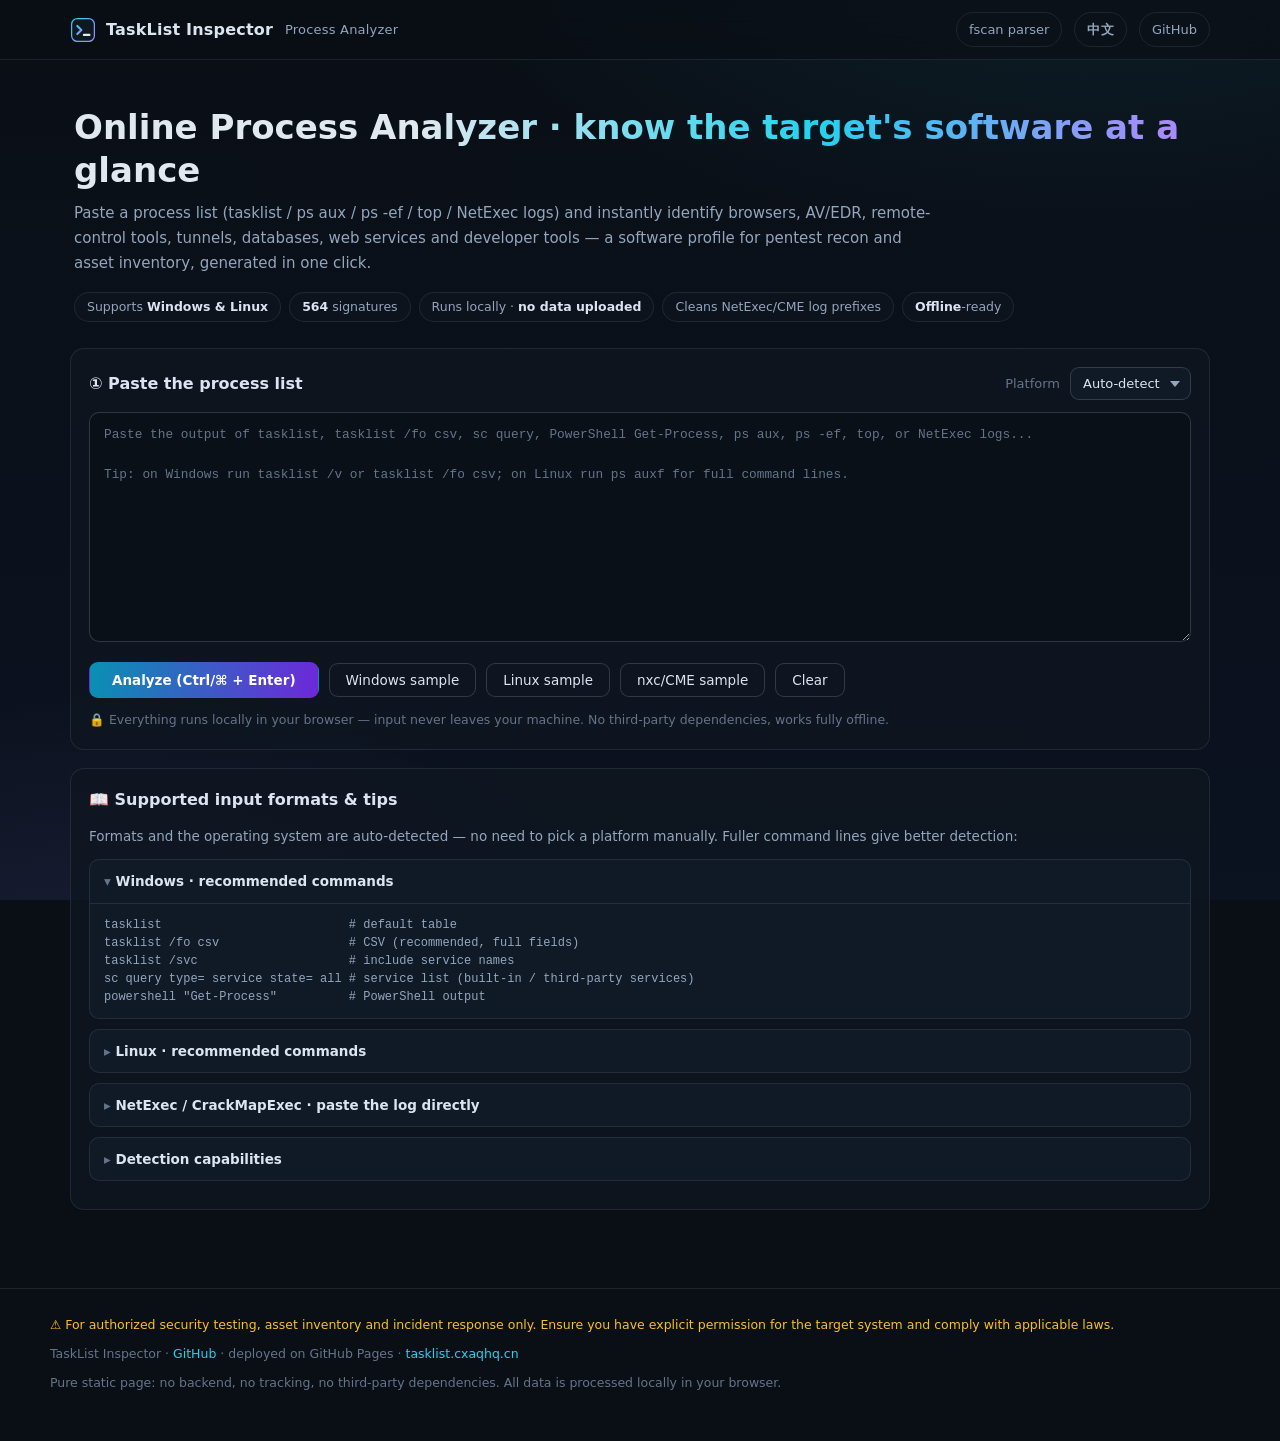
==== commit 869a67f7: "feat: add fscan report inspector and expand signatures to 564 fscan 结果解析(新页面 fscan.html) - 解析 fscan " ====
--- a/index.html
+++ b/index.html
@@ -37,7 +37,7 @@
     })();
   </script>
   <link rel="icon" href="favicon.svg" type="image/svg+xml" />
-  <link rel="stylesheet" href="assets/css/style.css?v=1.4.0" />
+  <link rel="stylesheet" href="assets/css/style.css?v=1.6.7" />
 </head>
 <body>
 
@@ -58,6 +58,7 @@
         <span class="brand-cn" data-i18n="brand.sub">在线进程分析</span>
       </div>
       <div class="spacer"></div>
+      <a class="top-link" href="fscan.html" data-i18n="nav.fscan" data-i18n-title="nav.fscanTitle">fscan 解析</a>
       <button id="langBtn" class="top-link" type="button" data-i18n="lang.btn" data-i18n-title="lang.title">EN</button>
       <a class="top-link" href="https://github.com/badboycxcc/Tasklist" target="_blank" rel="noopener noreferrer">GitHub</a>
     </div>
@@ -83,14 +84,14 @@
       </div>
       <div class="hero-chips lang-zh">
         <span class="pill">支持 <b>Windows &amp; Linux</b></span>
-        <span class="pill">签名库 <b>500+ 条</b></span>
+        <span class="pill">签名库 <b>564 条</b></span>
         <span class="pill">纯浏览器本地运行 · <b>数据不上传</b></span>
         <span class="pill">自动清洗 NetExec/CME 日志前缀</span>
         <span class="pill">可下载后 <b>离线使用</b></span>
       </div>
       <div class="hero-chips lang-en">
         <span class="pill">Supports <b>Windows &amp; Linux</b></span>
-        <span class="pill"><b>500+</b> signatures</span>
+        <span class="pill"><b>564</b> signatures</span>
         <span class="pill">Runs locally · <b>no data uploaded</b></span>
         <span class="pill">Cleans NetExec/CME log prefixes</span>
         <span class="pill"><b>Offline</b>-ready</span>
@@ -267,12 +268,12 @@
 
   <div id="toast"></div>
 
-  <script src="assets/js/signatures.js?v=1.4.0"></script>
-  <script src="assets/js/signatures.en.js?v=1.4.0"></script>
-  <script src="assets/js/i18n.js?v=1.4.0"></script>
-  <script src="assets/js/samples.js?v=1.4.0"></script>
-  <script src="assets/js/parser.js?v=1.4.0"></script>
-  <script src="assets/js/analyzer.js?v=1.4.0"></script>
-  <script src="assets/js/app.js?v=1.4.0"></script>
+  <script src="assets/js/signatures.js?v=1.6.7"></script>
+  <script src="assets/js/signatures.en.js?v=1.6.7"></script>
+  <script src="assets/js/i18n.js?v=1.6.7"></script>
+  <script src="assets/js/samples.js?v=1.6.7"></script>
+  <script src="assets/js/parser.js?v=1.6.7"></script>
+  <script src="assets/js/analyzer.js?v=1.6.7"></script>
+  <script src="assets/js/app.js?v=1.6.7"></script>
 </body>
 </html>
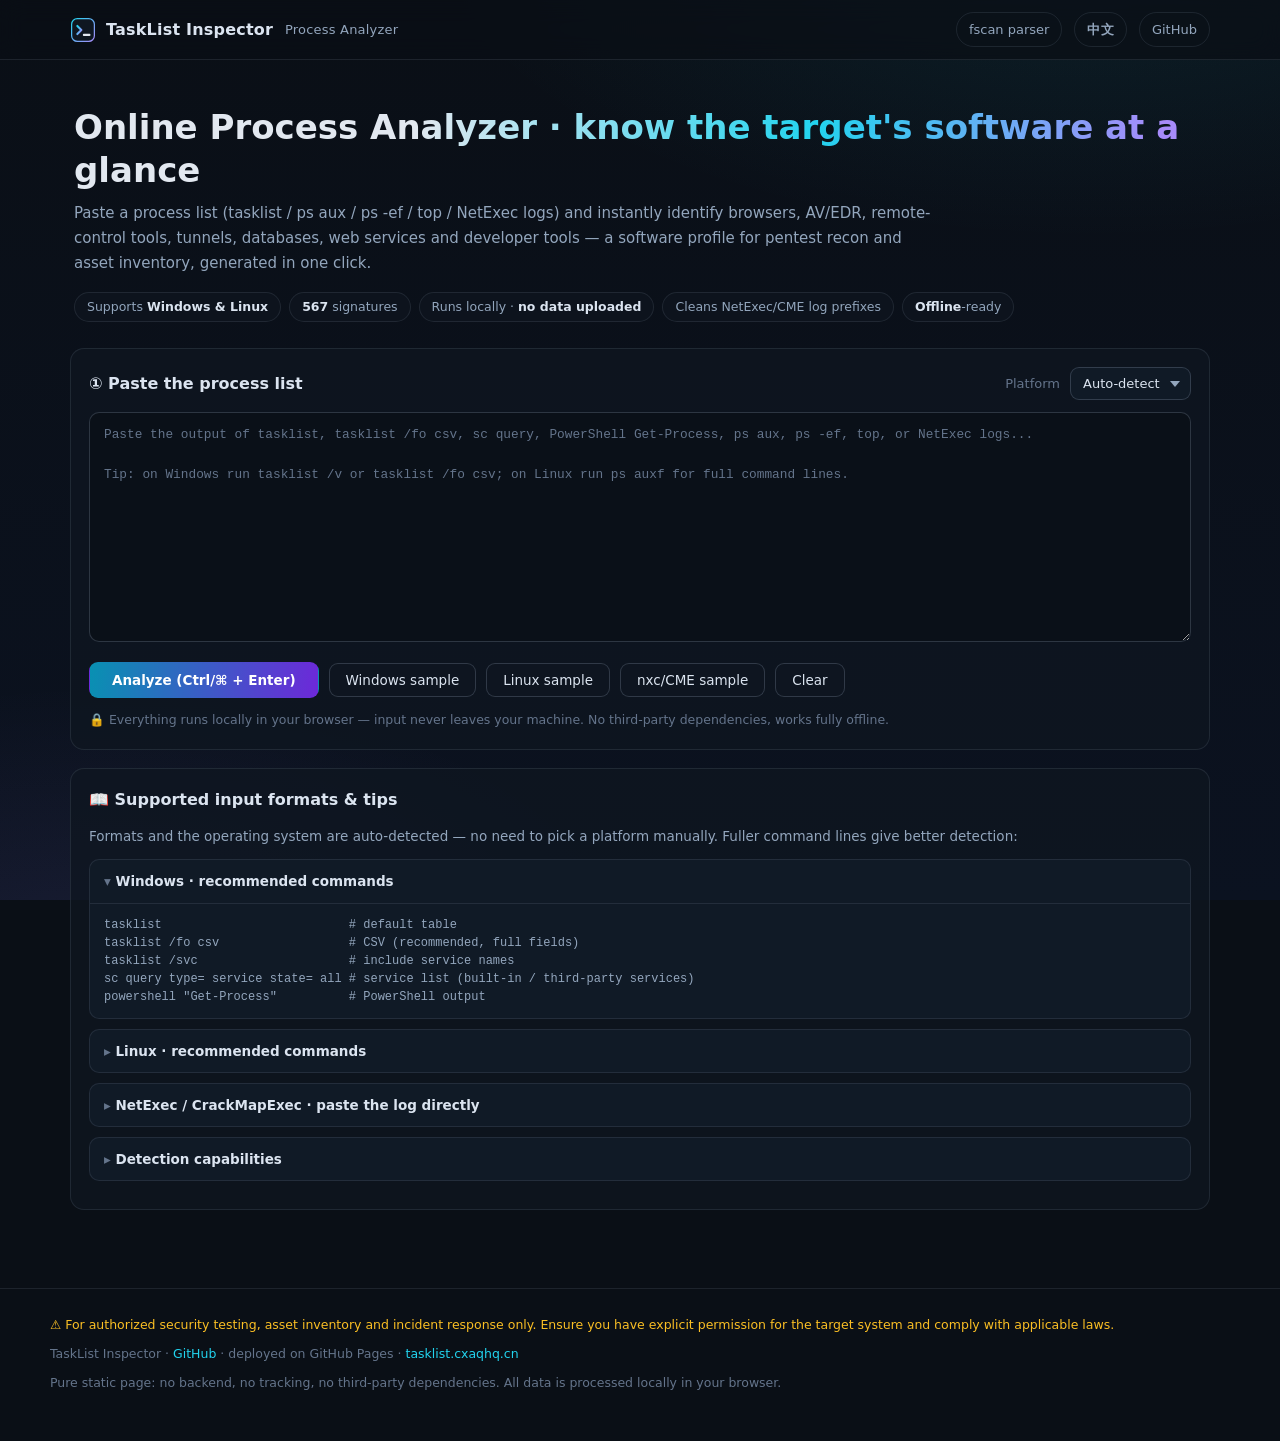
==== commit b6a0cd51: "feat: dedicate HitmanPro.Alert signatures (hmpalert / hmpalertsvc / HitmanPro.Alert.exe) - 之前 hmpale" ====
--- a/index.html
+++ b/index.html
@@ -37,7 +37,7 @@
     })();
   </script>
   <link rel="icon" href="favicon.svg" type="image/svg+xml" />
-  <link rel="stylesheet" href="assets/css/style.css?v=1.6.7" />
+  <link rel="stylesheet" href="assets/css/style.css?v=1.6.9" />
 </head>
 <body>
 
@@ -84,14 +84,14 @@
       </div>
       <div class="hero-chips lang-zh">
         <span class="pill">支持 <b>Windows &amp; Linux</b></span>
-        <span class="pill">签名库 <b>564 条</b></span>
+        <span class="pill">签名库 <b>567 条</b></span>
         <span class="pill">纯浏览器本地运行 · <b>数据不上传</b></span>
         <span class="pill">自动清洗 NetExec/CME 日志前缀</span>
         <span class="pill">可下载后 <b>离线使用</b></span>
       </div>
       <div class="hero-chips lang-en">
         <span class="pill">Supports <b>Windows &amp; Linux</b></span>
-        <span class="pill"><b>564</b> signatures</span>
+        <span class="pill"><b>567</b> signatures</span>
         <span class="pill">Runs locally · <b>no data uploaded</b></span>
         <span class="pill">Cleans NetExec/CME log prefixes</span>
         <span class="pill"><b>Offline</b>-ready</span>
@@ -268,12 +268,12 @@
 
   <div id="toast"></div>
 
-  <script src="assets/js/signatures.js?v=1.6.7"></script>
-  <script src="assets/js/signatures.en.js?v=1.6.7"></script>
-  <script src="assets/js/i18n.js?v=1.6.7"></script>
-  <script src="assets/js/samples.js?v=1.6.7"></script>
-  <script src="assets/js/parser.js?v=1.6.7"></script>
-  <script src="assets/js/analyzer.js?v=1.6.7"></script>
-  <script src="assets/js/app.js?v=1.6.7"></script>
+  <script src="assets/js/signatures.js?v=1.6.9"></script>
+  <script src="assets/js/signatures.en.js?v=1.6.9"></script>
+  <script src="assets/js/i18n.js?v=1.6.9"></script>
+  <script src="assets/js/samples.js?v=1.6.9"></script>
+  <script src="assets/js/parser.js?v=1.6.9"></script>
+  <script src="assets/js/analyzer.js?v=1.6.9"></script>
+  <script src="assets/js/app.js?v=1.6.9"></script>
 </body>
 </html>
